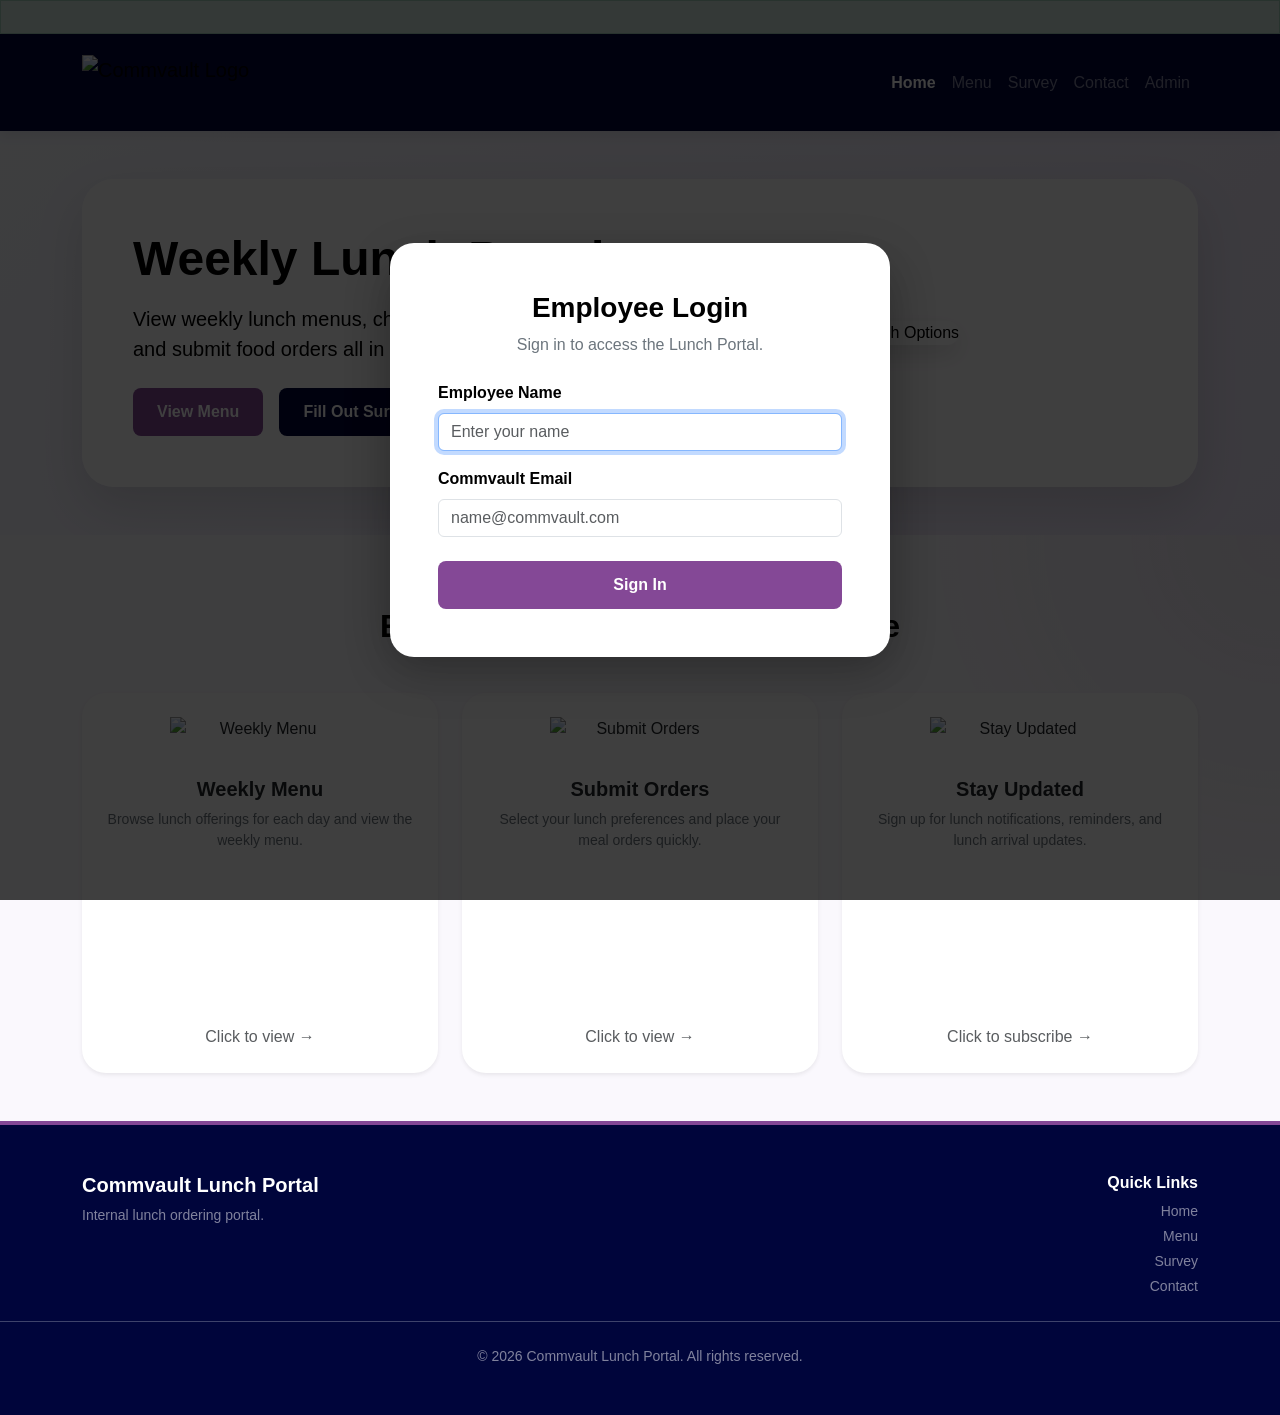
==== index.html @ 0e0c5910 "webstie update" ====
<!DOCTYPE html>
<html lang="en">


<head>
    <meta charset="UTF-8">
    <meta name="viewport" content="width=device-width, initial-scale=1.0">
    <title>Commvault Lunch Portal</title>
    <link href="https://cdn.jsdelivr.net/npm/bootstrap@5.3.2/dist/css/bootstrap.min.css" rel="stylesheet">
    <link rel="stylesheet" href="styles.css">
</head>


<body>
<div id="employeeWelcome"
     class="alert alert-success text-center m-0 rounded-0">
</div>


    <div class="modal fade" id="preferenceModal" data-bs-backdrop="static" data-bs-keyboard="false" tabindex="-1">
        <div class="modal-dialog modal-dialog-centered">
            <div class="modal-content text-center border-0 p-4">
                <div class="modal-body">
                    <h3 class="fw-bold mb-3">Welcome to the Lunch Portal</h3>
                    <p class="text-secondary mb-4">What are your preferences?</p>
                    <div class="d-grid gap-2">
                        <input type="radio" class="btn-check" name="dietPreference" id="prefVeg" value="Vegetarian">
                        <label class="btn btn-outline-custom" for="prefVeg">Vegetarian</label>


                        <input type="radio" class="btn-check" name="dietPreference" id="prefNonVeg" value="Non-Vegetarian">
                        <label class="btn btn-outline-custom" for="prefNonVeg">Non-Vegetarian</label>


                        <input type="radio" class="btn-check" name="dietPreference" id="prefBoth" value="Both" checked>
                        <label class="btn btn-outline-custom" for="prefBoth">Both</label>
                    </div>
                    <button id="submitPreferenceBtn" class="btn btn-primary-action mt-4 px-4">Continue</button>
                </div>
            </div>
        </div>
    </div>


   <nav class="navbar navbar-expand-lg custom-navbar py-3">


    <div class="container">


        <a class="navbar-brand" href="index.html">


            <img src="images/images/commvault-logo.svg"
                 alt="Commvault Logo"
                 class="navbar-logo">


        </a>


        <button class="navbar-toggler"
                type="button"
                data-bs-toggle="collapse"
                data-bs-target="#navbarNav">


            <span class="text-dark fw-bold fs-4">
    ☰
</span>




        </button>


        <div class="collapse navbar-collapse"
             id="navbarNav">


            <div class="navbar-nav ms-auto">


                <a class="nav-link active-link"
                   href="index.html">
                    Home
                </a>


                <a class="nav-link text-white-50"
                   href="menu.html">
                    Menu
                </a>


                <a class="nav-link text-white-50"
                   href="survey.html">
                    Survey
                </a>


                <a class="nav-link text-white-50"
                   href="contact.html">
                    Contact
                </a>
               
<a class="nav-link text-white-50"
   href="admin.html">
    Admin
</a>




            </div>


        </div>


    </div>


</nav>
    <section class="hero-section py-5">
        <div class="container">
            <div class="hero-card">
                <div class="row align-items-center">
                    <div class="col-lg-6">
                        <h1 class="display-5 fw-bold mb-3">Weekly Lunch Portal</h1>
                        <p class="lead mb-4">
                            View weekly lunch menus, choose meal preferences, and submit food orders all in one place.
                        </p>
                        <div class="d-flex gap-3 flex-wrap">
                            <a href="menu.html" class="btn btn-primary-action px-4">View Menu</a>
                            <a href="survey.html" class="btn btn-dark-action px-4">Fill Out Survey</a>
                        </div>
                    </div>
                    <div class="col-lg-6 text-center">
                        <img src="Imageforhero.png" alt="Lunch Options" class="hero-image img-fluid">
                    </div>
                </div>
            </div>
        </div>
    </section>


    <section class="features-section py-5">
        <div class="container">
            <div class="text-center mb-5">
                <p class="section-tag mb-1">LUNCH PORTAL FEATURES</p>
                <h2 class="fw-bold">Everything You Need In One Place</h2>
            </div>


            <div class="row g-4 justify-content-center">
                <div class="col-lg-4 col-md-6">
                    <a href="menu.html" class="feature-link text-decoration-none text-dark">
                        <div class="card h-100 border-0 shadow-sm p-4 text-center feature-menu">
                            <img src="images/images/WeeklyMenus.png" alt="Weekly Menu" class="feature-image mx-auto" style="max-height: 120px; object-fit: contain;">
                            <h5 class="fw-bold mt-3">Weekly Menu</h5>
                            <p class="text-secondary small">Browse lunch offerings for each day and view the weekly menu.</p>
                            <p class="text-muted mb-0 mt-auto">Click to view →</p>
                        </div>
                    </a>
                </div>


                <div class="col-lg-4 col-md-6">
                    <a href="survey.html" class="feature-link text-decoration-none text-dark">
                        <div class="card h-100 border-0 shadow-sm p-4 text-center feature-survey">
                            <img src="images/images/sumbitorder.png" alt="Submit Orders" class="feature-image mx-auto" style="max-height: 120px; object-fit: contain;">
                            <h5 class="fw-bold mt-3">Submit Orders</h5>
                            <p class="text-secondary small">Select your lunch preferences and place your meal orders quickly.</p>
                            <p class="text-muted mb-0 mt-auto">Click to view →</p>
                        </div>
                    </a>
                </div>


                <div class="col-lg-4 col-md-6">
                    <div class="card h-100 border-0 shadow-sm p-4 text-center feature-card" data-bs-toggle="modal" data-bs-target="#updatesModal" style="cursor: pointer;">
                        <img src="images/images/stayupdate.png" alt="Stay Updated" class="feature-image mx-auto" style="max-height: 120px; object-fit: contain;">
                        <h5 class="fw-bold mt-3">Stay Updated</h5>
                        <p class="text-secondary small">Sign up for lunch notifications, reminders, and lunch arrival updates.</p>
                        <p class="text-muted mb-0 mt-auto">Click to subscribe →</p>
                    </div>
                </div>
            </div>
        </div>
    </section>


    <div class="modal fade" id="updatesModal" tabindex="-1">
        <div class="modal-dialog modal-dialog-centered">
            <div class="modal-content p-4">
                <div class="modal-body">
                    <h3 class="fw-bold mb-3">Lunch Notifications</h3>
                    <p class="text-secondary mb-4">
                        Receive updates when orders are placed, food arrives, menu changes occur, or announcements are made.
                    </p>
                    <form id="updatesForm">
                        <div class="mb-3">
                            <label for="subscriberName" class="form-label fw-bold">Full Name</label>
                            <input type="text" class="form-control" id="subscriberName" required>
                        </div>
                        <div class="mb-3">
                            <label for="subscriberPhone" class="form-label fw-bold">Phone Number</label>
                            <input type="tel" class="form-control" id="subscriberPhone" required>
                        </div>
                        <button type="submit" class="btn btn-primary-action w-100">Subscribe</button>
                    </form>
                </div>
            </div>
        </div>
    </div>


    <div class="modal fade" id="subscribeSuccessModal" tabindex="-1">
        <div class="modal-dialog modal-dialog-centered">
            <div class="modal-content text-center p-4">
                <div class="modal-body">
                    <h3 class="fw-bold text-success mb-3">Subscription Successful</h3>
                    <p class="text-secondary">
                        You will now receive lunch notifications, menu updates, and food arrival alerts.
                    </p>
                    <button class="btn btn-primary-action px-4" data-bs-dismiss="modal">Close</button>
                </div>
            </div>
        </div>
    </div>


    <footer class="custom-footer py-5 text-white">
        <div class="container">
            <div class="row g-4">
                <div class="col-md-6">
                    <h5 class="fw-bold">Commvault Lunch Portal</h5>
                    <p class="text-white-50 small mb-0">Internal lunch ordering portal.</p>
                </div>
                <div class="col-md-6 text-md-end">
                    <h6 class="fw-bold text-white mb-2">Quick Links</h6>
                    <a href="index.html" class="text-white-50 text-decoration-none d-block small mb-1">Home</a>
                    <a href="menu.html" class="text-white-50 text-decoration-none d-block small mb-1">Menu</a>
                    <a href="survey.html" class="text-white-50 text-decoration-none d-block small mb-1">Survey</a>
                    <a href="contact.html" class="text-white-50 text-decoration-none d-block small">Contact</a>
                </div>
            </div>
        </div>
<hr class="border-light opacity-25 my-4">


<div class="text-center text-white-50 small">


    © 2026 Commvault Lunch Portal. All rights reserved.


</div>


    </footer>


   


    <!-- STAY UPDATED OFFCANVAS -->


<div class="offcanvas offcanvas-end"
     tabindex="-1"
     id="stayUpdatedCanvas">


    <div class="offcanvas-header">


        <h5 class="offcanvas-title fw-bold">
            Lunch Notifications
        </h5>


        <button type="button"
                class="btn-close"
                data-bs-dismiss="offcanvas">
        </button>


    </div>


    <div class="offcanvas-body text-center">


        <img src="images/images/stayupdated.png"
             alt="Stay Updated"
             class="img-fluid mb-4">


        <p class="text-secondary">


            Stay informed about:


        </p>


        <ul class="list-unstyled mb-4">


            <li> Weekly Menu Updates</li>


            <li> Order Deadlines</li>


            <li> Lunch Arrival Notifications</li>


            <li> Special Lunch Events</li>


        </ul>


        <a href="#"
           data-bs-toggle="modal"
           data-bs-target="#updatesModal"
           class="btn btn-primary-action w-100 mb-2">


            Subscribe Now


        </a>


        <button class="btn btn-outline-secondary w-100"
                data-bs-dismiss="offcanvas">


            Maybe Later


        </button>


    </div>


</div>




<!-- Employee Login Modal -->


<div class="modal fade"
     id="loginModal"
     data-bs-backdrop="static"
     data-bs-keyboard="false"
     tabindex="-1">


    <div class="modal-dialog modal-dialog-centered">


        <div class="modal-content border-0 shadow-lg">


            <div class="modal-body p-5 text-center">
                <h3 class="fw-bold mb-2">
                    Employee Login
                </h3>


                <p class="text-secondary mb-4">
                    Sign in to access the Lunch Portal.
                </p>


                <form id="loginForm">


                    <div class="mb-3 text-start">


                        <label class="form-label fw-bold">
                            Employee Name
                        </label>


                        <input type="text"
                               class="form-control"
                               id="employeeName"
                               placeholder="Enter your name"
                               required>


                    </div>


                    <div class="mb-4 text-start">


                        <label class="form-label fw-bold">
                            Commvault Email
                        </label>


                        <input type="email"
                               class="form-control"
                               id="employeeEmail"
                               placeholder="name@commvault.com"
                               required>


                    </div>


                    <button type="submit"
                            class="btn btn-primary-action w-100">


                        Sign In


                    </button>


                </form>


            </div>


        </div>


    </div>


</div>




<script src="https://cdn.jsdelivr.net/npm/bootstrap@5.3.2/dist/js/bootstrap.bundle.min.js"></script>
    <script src="script.js"></script>
</body>


</html>
---- styles.css ----
/* ==========================================================
   COMMVAULT LUNCH PORTAL DESIGN SYSTEM
========================================================== */

:root {

    /* Brand Colors */

    --midnight: #00053B;
    --crocus: #844896;
    --hover-state: #4F2B5A;

    /* Neutrals */

    --white: #FFFFFF;
    --fog: #EAEAEA;
    --black: #000000;
    --dark-gray: #333333;
    --light-gray: #777777;

    /* Accent Colors */

    --rose: #EA2C63;
    --grass: #40B42E;
    --water: #36BBF4;
    --sun: #EEC901;

    /* Shadows */

    --shadow-sm: 0 4px 12px rgba(0,0,0,.08);
    --shadow-md: 0 10px 25px rgba(0,0,0,.12);
    --shadow-lg: 0 15px 40px rgba(0,0,0,.16);

    /* Radius */

    --radius-sm: 8px;
    --radius-md: 16px;
    --radius-lg: 24px;

    /* Transitions */

    --transition: 0.3s ease;
}

/* ==========================================================
   GLOBAL
========================================================== */

*{
    margin:0;
    padding:0;
    box-sizing:border-box;
}

html{
    scroll-behavior:smooth;
}

body{
    font-family:"Segoe UI",sans-serif;
    background:var(--white);
    color:var(--black);
}

/* ==========================================================
   NAVBAR
========================================================== */

.custom-navbar{
    background:var(--midnight);
    box-shadow:var(--shadow-sm);
}
.navbar-toggler{

    border:1px solid rgba(255,255,255,.25);

    background:white;
}

.navbar-toggler:focus{

    box-shadow:none;
}

.logo-box{
    width:24px;
    height:24px;
    border-radius:4px;
    display:inline-block;
    background:var(--crocus);
}

.nav-link{
    transition:var(--transition);
}

.nav-link:hover{
    color:var(--white) !important;
}

.active-link{
    color:var(--white) !important;
    font-weight:600;
}

.btn-contact{
    background:var(--rose);
    border:none;
    border-radius:var(--radius-sm);
}

.btn-contact:hover{
    background:#c31f52;
    color:var(--white);
}
.navbar-logo{
    height:55px;
    width:auto;
    display:block;
}

/* ==========================================================
   HERO SECTION
========================================================== */

.hero-section{
    background:var(--fog);
    padding:80px 0;
}

.hero-card{
    background:var(--white);
    max-width:1200px;
    border-radius:var(--radius-lg);
    box-shadow:var(--shadow-lg);
    padding:50px;
}

.hero-image{
    width:100%;
    max-height:400px;
    object-fit:cover;
    border-radius:var(--radius-lg);
    box-shadow:var(--shadow-md);
}

.btn-dark-action{
    background:var(--midnight);
    color:var(--white);
    border:none;
    border-radius:var(--radius-sm);
    transition:var(--transition);
}

.btn-dark-action:hover{
    background:var(--crocus);
    color:var(--white);
}

.max-w-sm{
    max-width:500px;
}

/* ==========================================================
   MODAL
========================================================== */

.modal-content{
    border-radius:var(--radius-lg);
    box-shadow:var(--shadow-lg);
}

.btn-primary-action{
    background:var(--crocus);
    color:var(--white);
    border:none;
    border-radius:var(--radius-sm);
    transition:var(--transition);
}

.btn-primary-action:hover{
    background:var(--hover-state);
    color:var(--white);
}

.btn-outline-custom{
    background:var(--white);
    border:2px solid var(--fog);
    color:var(--black);
}

.btn-check:checked + .btn-outline-custom{
    background:var(--crocus);
    border-color:var(--crocus);
    color:var(--white);
}

/* ==========================================================
   MENU PAGE
========================================================== */

.menu-card-custom{
    background:var(--white);
    color:var(--black);
    border-radius:var(--radius-md);
    box-shadow:var(--shadow-sm);
    transition:var(--transition);
}

.menu-card-custom:hover{
    transform:translateY(-5px);
    box-shadow:var(--shadow-md);
}

.img-mock-box{
    width:70px;
    height:70px;
    border-radius:12px;
    background:var(--fog);
    display:flex;
    align-items:center;
    justify-content:center;
    margin:auto;
}

.img-mock-box img{
    width:100%;
    height:100%;
    object-fit:cover;
    border-radius:12px;
}

.btn-survey-link{
    background:var(--crocus);
    color:var(--white);
    text-decoration:none;
    transition:var(--transition);
}

.btn-survey-link:hover{
    background:var(--hover-state);
    color:var(--white);
}

#menuDateRange{
    color:var(--light-gray);
}

/* ==========================================================
   SURVEY PAGE
========================================================== */

.survey-section{

    min-height:100vh;

    background:
        radial-gradient(
            circle at top left,
            rgba(132,72,150,.22),
            transparent 400px
        ),

        radial-gradient(
            circle at bottom right,
            rgba(54,187,244,.20),
            transparent 500px
        ),

        linear-gradient(
            135deg,
            #f8f9ff,
            #f0ebfa,
            #edf7ff
        );

    padding:80px 0;
}

.survey-card-wrapper{

    max-width:1000px;

    margin:auto;

    background:rgba(255,255,255,.95) !important;

    border-radius:32px;

    border:1px solid rgba(255,255,255,.75);

    box-shadow:
        0 25px 70px rgba(0,0,0,.12);

    backdrop-filter:blur(12px);
}
.survey-question{

    background:white;

    padding:25px;

    border-radius:20px;

    margin-bottom:25px;

    box-shadow:
        0 8px 20px rgba(0,0,0,.05);

    border-left:6px solid var(--crocus);
}

.survey-item label{
    line-height:1.5;
}

.form-check-input:checked{
    background-color:var(--crocus);
    border-color:var(--crocus);
}

.btn-submit-survey{
    background:var(--grass);
    border:none;
    border-radius:var(--radius-sm);
    transition:var(--transition);
}

.btn-submit-survey:hover{
    background:#2f8e21;
}

/* ==========================================================
   SUCCESS MODAL
========================================================== */

#successModal .modal-content{
    background:var(--fog);
}

#successModal .btn-link{
    transition:var(--transition);
}

#successModal .btn-link:hover{
    background:var(--white);
}

/* ==========================================================
   FOOTER
========================================================== */

.custom-footer{
    background:var(--midnight);
}

.custom-footer a{
    transition:var(--transition);
}

.custom-footer a:hover{
    color:var(--white) !important;
}

.custom-footer .logo-box{
    background:var(--white);
}

/* ==========================================================
   UTILITIES
========================================================== */

.tracking-tight{
    letter-spacing:-0.5px;
}

.tracking-wide{
    letter-spacing:1px;
}

.italic{
    font-style:italic;
}

/* ==========================================================
   RESPONSIVE
========================================================== */

@media (max-width: 992px){

    .hero-card{
        padding:30px;
        text-align:center;
    }

    .hero-image{
        margin-top:25px;
    }

}

@media (max-width: 768px){

    .navbar-nav{
        flex-direction:column !important;
        gap:10px !important;
        margin-top:15px;
    }

    .hero-card{
        padding:25px;
    }

    .survey-card-wrapper{
        padding:25px !important;
    }

}

/* ==========================================================
   HERO IMPROVEMENTS
========================================================== */

.hero-section{

    background:
        linear-gradient(
            135deg,
            #f8f9ff,
            #eee7fa
        );

    padding:90px 0;
}

.hero-card{

    background:rgba(255,255,255,.95);

    border-radius:32px;

    border:1px solid rgba(255,255,255,.6);

    box-shadow:
        0 20px 50px rgba(0,0,0,.12);
}

/* ==========================================================
   FEATURES SECTION
========================================================== */

.features-section{

    padding:90px 0;

    background:
        radial-gradient(
            circle at top right,
            rgba(132,72,150,.08),
            transparent 350px
        ),
        #faf8fd;
}

.section-tag{

    color:var(--crocus);

    font-weight:700;

    letter-spacing:2px;

    font-size:.85rem;

    margin-bottom:10px;
}

.feature-link{

    text-decoration:none;
    color:inherit;
}

.feature-image{

    width:180px;

    max-width:100%;

    height:auto;

    display:block;

    margin:0 auto 20px;

    transition:var(--transition);
}

.feature-menu,
.feature-survey,
.feature-card{

    min-height:380px;

    border-radius:24px !important;

    overflow:hidden;

    transition:all .3s ease;

    cursor:pointer;
}

.feature-menu{

    border-top:8px solid var(--water);
}

.feature-survey{

    border-top:8px solid var(--grass);
}

.feature-card{

    border-top:8px solid var(--sun);
}

.feature-menu:hover,
.feature-survey:hover,
.feature-card:hover{

    transform:translateY(-10px);

    box-shadow:
        0 20px 45px rgba(0,0,0,.15);
}

.feature-menu:hover .feature-image,
.feature-survey:hover .feature-image,
.feature-card:hover .feature-image{

    transform:scale(1.05);
}

/* ==========================================================
   BUTTONS
========================================================== */

.btn-primary-action,
.btn-dark-action{

    padding:12px 28px;

    font-weight:600;
}

/* ==========================================================
   FOOTER IMPROVEMENTS
========================================================== */

.custom-footer{

    background:var(--midnight);

    border-top:4px solid var(--crocus);
}
/* ==========================================================
   MENU PAGE ENHANCEMENTS
========================================================== */

.menu-hero{

    background:
        linear-gradient(
            rgba(0,5,59,.75),
            rgba(0,5,59,.75)
        ),
        url("menu-hero.jpg");

    background-size:cover;
    background-position:center;

    padding:140px 0;
}

.hero-overlay{

    color:white;

    text-shadow:
        0 2px 10px rgba(0,0,0,.5);
}

.hero-pill{

    background:rgba(255,255,255,.18);

    border:1px solid rgba(255,255,255,.25);

    padding:12px 24px;

    border-radius:999px;

    backdrop-filter:blur(12px);

    box-shadow:
        0 10px 25px rgba(0,0,0,.2);

    font-weight:600;
}

.food-ticker{

    overflow:hidden;

    background:white;

    padding:18px 0;

    border-top:1px solid #eee;

    border-bottom:1px solid #eee;
}

.ticker-track{

    display:flex;

    gap:50px;

    white-space:nowrap;

    animation:foodScroll 25s linear infinite;
}

.ticker-track span{

    color:var(--crocus);

    font-weight:600;
}

@keyframes foodScroll {

    from{
        transform:translateX(0);
    }

    to{
        transform:translateX(-50%);
    }
}

.menu-icon{

    font-size:2rem;

    margin-bottom:10px;
}

.menu-card-custom{

    border-radius:22px !important;

    transition:.3s ease;
}

.menu-card-custom:hover{

    transform:translateY(-8px);

    box-shadow:0 20px 40px rgba(0,0,0,.15);
}

.day-monday{
    border-top:6px solid #EA2C63 !important;
}

.day-tuesday{
    border-top:6px solid #36BBF4 !important;
}

.day-wednesday{
    border-top:6px solid #40B42E !important;
}

.day-thursday{
    border-top:6px solid #EEC901 !important;
}

.day-friday{
    border-top:6px solid #844896 !important;
}

.special-food-card{

    background:#fafafa;

    border:1px solid #ececec;

    border-radius:16px;

    padding:20px;

    text-align:center;

    height:100%;
}

.special-food-card h5{

    color:#844896;

    font-weight:700;
}

.menu-hero{

    background:
        linear-gradient(
            rgba(0,5,59,.45),
            rgba(0,5,59,.45)
        ),
        url("images/images/MenuI.png");

    background-size:cover;

    background-position:center;

    background-repeat:no-repeat;

    padding:180px 0;
}

.week-highlight{

    background:white;

    padding:14px 24px;

    border-radius:999px;

    font-weight:600;

    color:var(--crocus);

    box-shadow:
        0 10px 25px rgba(0,0,0,.08);
}

.survey-hero{

    background:
        linear-gradient(
            rgba(0,5,59,.35),
            rgba(0,5,59,.35)
        ),
        url("images/images/Surveyimg.png");

    background-size: cover;
    background-position: center;
    background-repeat: no-repeat;

    height: 220px;

    display: flex;
    align-items: center;
    justify-content: center;
}
/* Responsive container to embed your live survey link directly */
      .embed-container {

    position: relative;

    width: 100%;

    height: 900px;

    border-radius: 24px;

    overflow: hidden;

    border: 1px solid rgba(255,255,255,.6);

    box-shadow:
        0 20px 50px rgba(0,0,0,.12);
}
        .embed-container iframe {
            position: absolute;
            top: 0;
            left: 0;
            width: 100%;
            height: 100%;
            border: 0;
        }

        @media (max-width: 991px){

    .navbar-collapse{

        margin-top:15px;

        text-align:center;
    }

    .navbar-nav{

        gap:10px;
    }

    .nav-link{

        padding:10px 0;
    }

}

.navbar-toggler{

    background:white;

    border:none;
}

.navbar-toggler:focus{

    box-shadow:none;
}

@media (max-width:991px){

    .navbar-collapse{

        margin-top:15px;

        text-align:center;
    }

    .navbar-nav{

        align-items:center;
    }

    .navbar-logo{

        height:40px;
    }

}

.navbar-toggler-icon{

    filter: invert(1);
}

#preferenceBadge{

    background:
        rgba(132,72,150,.12);

    border:
        1px solid rgba(132,72,150,.25);

    color:
        var(--crocus);

    font-weight:600;

    border-radius:16px;

    padding:16px 20px;
}
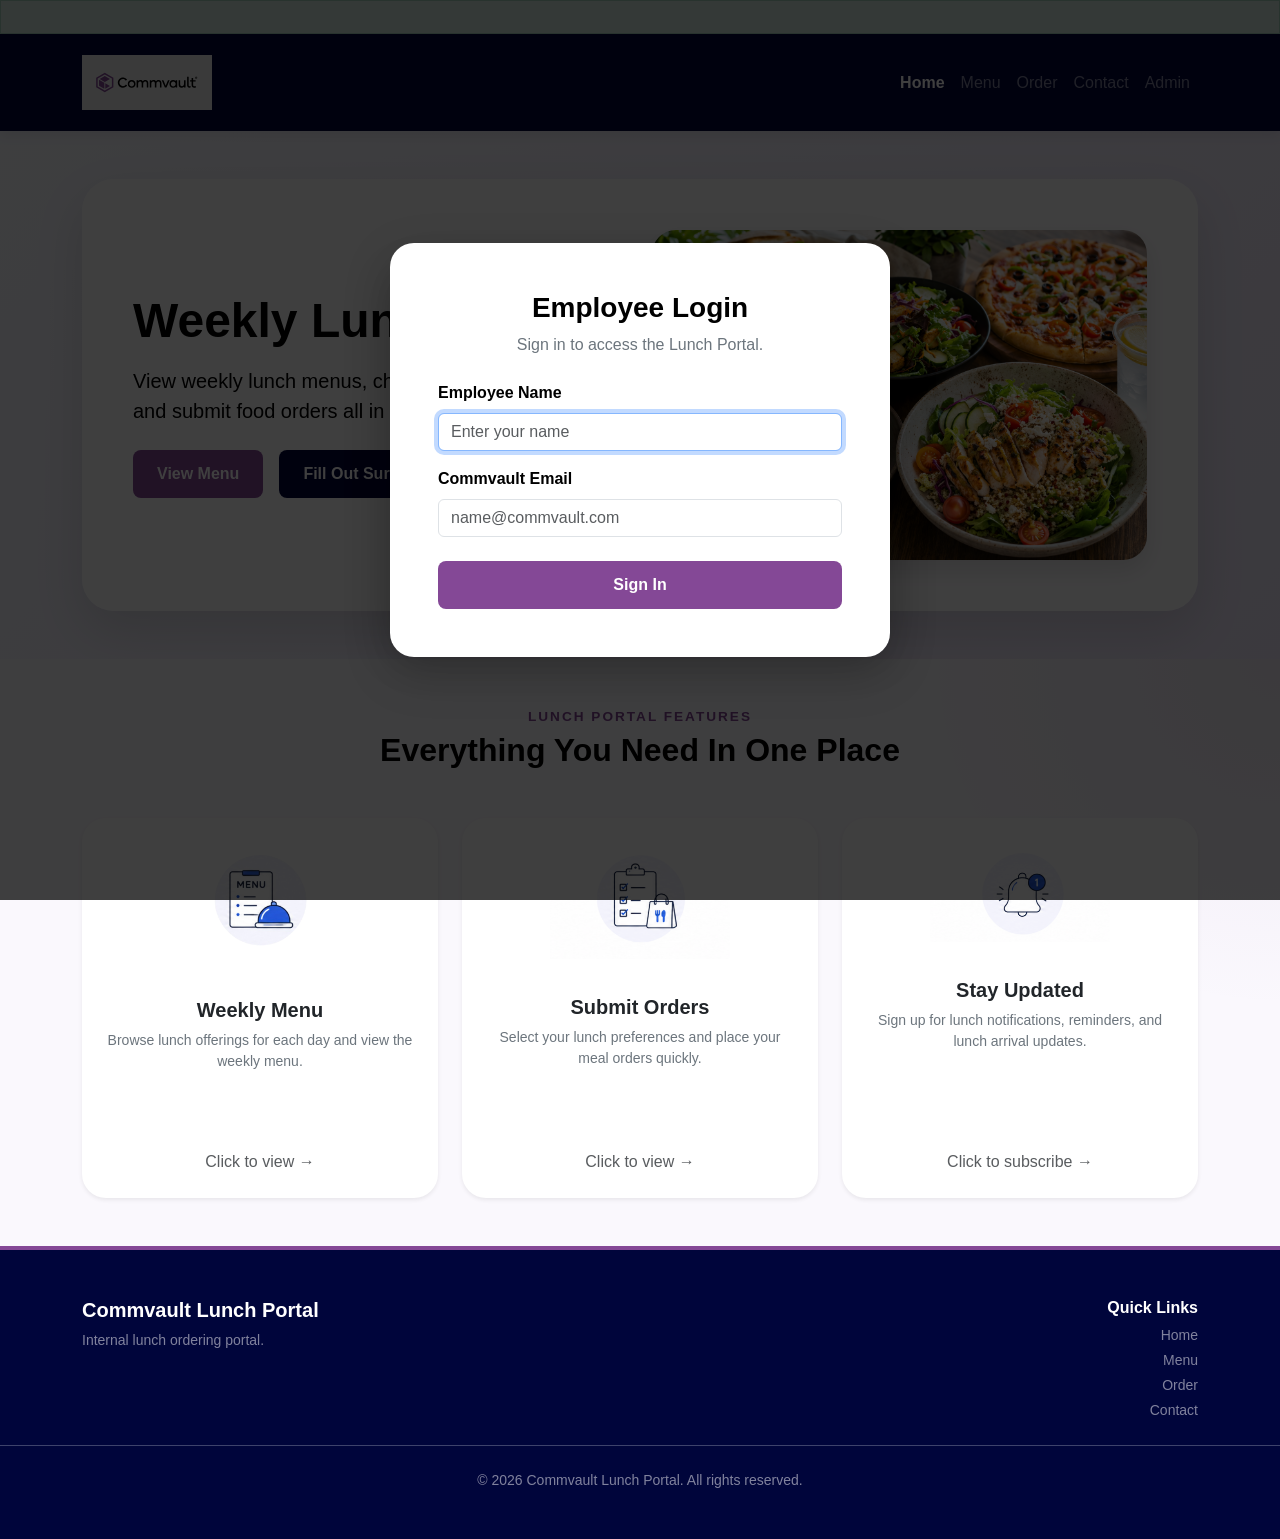
==== commit db07dbd7: "fixed images and code and sutff" ====
--- a/index.html
+++ b/index.html
@@ -95,8 +95,8 @@
 
 
                 <a class="nav-link text-white-50"
-                   href="survey.html">
-                    Survey
+                   href="order.html">
+                    Order
                 </a>
 
 
@@ -243,7 +243,7 @@
                     <h6 class="fw-bold text-white mb-2">Quick Links</h6>
                     <a href="index.html" class="text-white-50 text-decoration-none d-block small mb-1">Home</a>
                     <a href="menu.html" class="text-white-50 text-decoration-none d-block small mb-1">Menu</a>
-                    <a href="survey.html" class="text-white-50 text-decoration-none d-block small mb-1">Survey</a>
+                    <a href="order.html" class="text-white-50 text-decoration-none d-block small mb-1">Order</a>
                     <a href="contact.html" class="text-white-50 text-decoration-none d-block small">Contact</a>
                 </div>
             </div>
@@ -294,7 +294,7 @@
     <div class="offcanvas-body text-center">
 
 
-        <img src="images/images/stayupdated.png"
+        <img src="images/images/stayupdate.png"
              alt="Stay Updated"
              class="img-fluid mb-4">
 
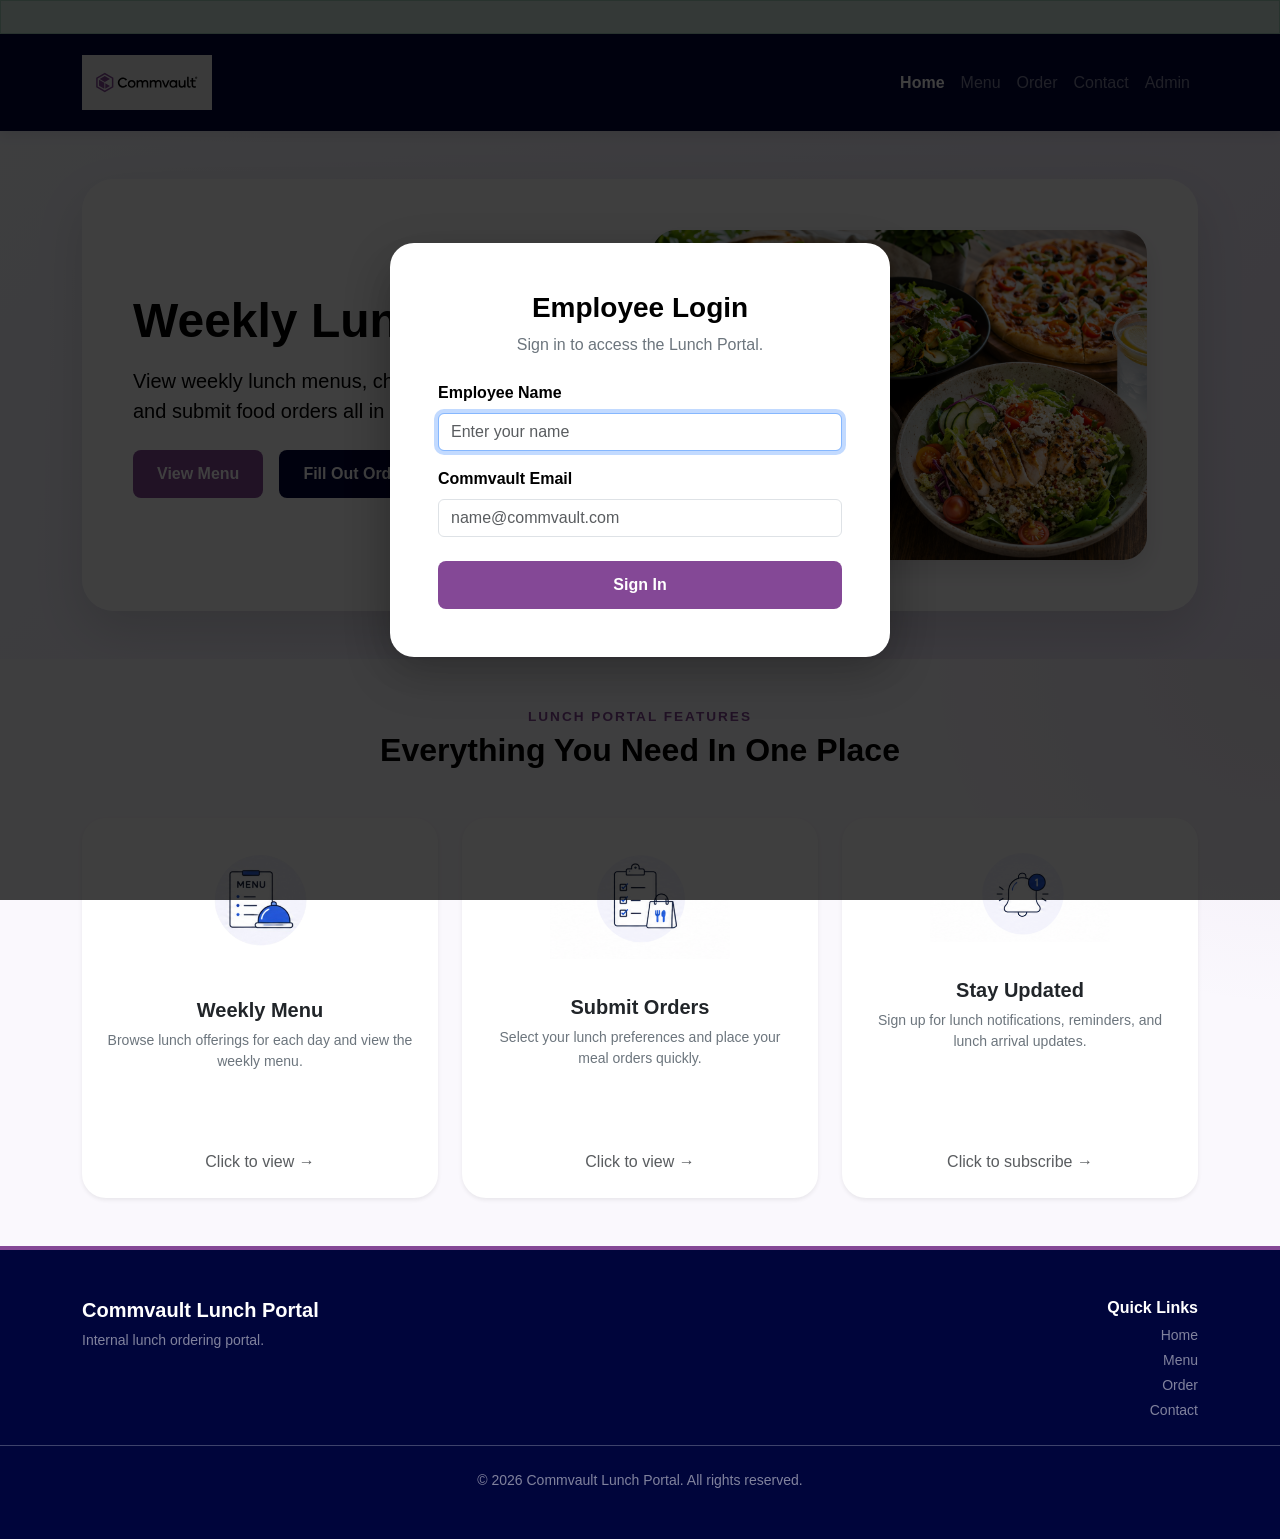
==== commit 8821da63: "chanegs to the dashboard" ====
--- a/index.html
+++ b/index.html
@@ -106,7 +106,7 @@
                 </a>
                
 <a class="nav-link text-white-50"
-   href="admin.html">
+   href="Dashboard.html">
     Admin
 </a>
 
@@ -134,7 +134,7 @@
                         </p>
                         <div class="d-flex gap-3 flex-wrap">
                             <a href="menu.html" class="btn btn-primary-action px-4">View Menu</a>
-                            <a href="survey.html" class="btn btn-dark-action px-4">Fill Out Survey</a>
+                            <a href="order.html" class="btn btn-dark-action px-4">Fill Out Order</a>
                         </div>
                     </div>
                     <div class="col-lg-6 text-center">
@@ -168,7 +168,7 @@
 
 
                 <div class="col-lg-4 col-md-6">
-                    <a href="survey.html" class="feature-link text-decoration-none text-dark">
+                    <a href="order.html" class="feature-link text-decoration-none text-dark">
                         <div class="card h-100 border-0 shadow-sm p-4 text-center feature-survey">
                             <img src="images/images/sumbitorder.png" alt="Submit Orders" class="feature-image mx-auto" style="max-height: 120px; object-fit: contain;">
                             <h5 class="fw-bold mt-3">Submit Orders</h5>
